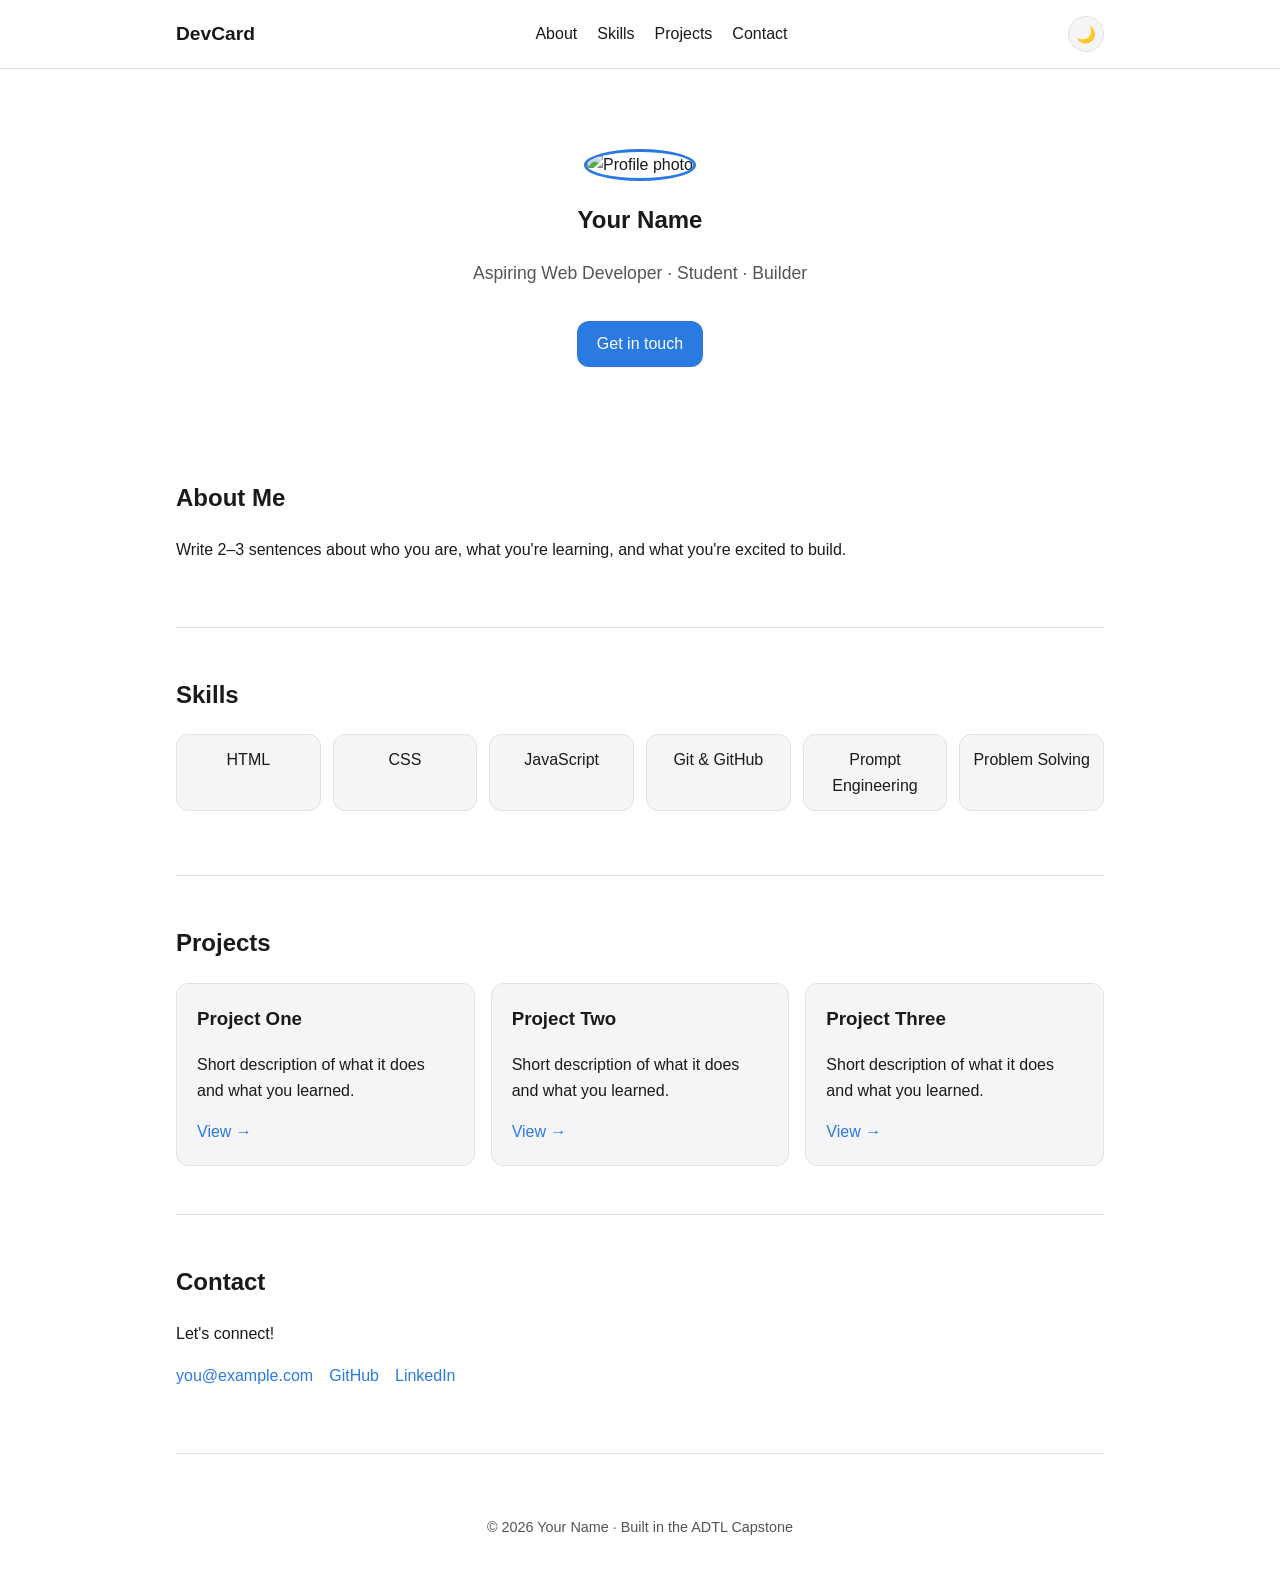
==== index.html @ 1cf2903e "feat: add initial DevCard structure with HTML, CSS, and JavaScript for dark mode toggle and smooth s" ====
<!doctype html>
<html lang="en">
  <head>
    <meta charset="UTF-8" />
    <meta name="viewport" content="width=device-width, initial-scale=1.0" />
    <title>DevCard — Your Name</title>
    <link rel="stylesheet" href="styles.css" />
  </head>
  <body>
    <!-- NAV -->
    <header class="site-header">
      <nav class="nav">
        <a href="#" class="logo">DevCard</a>
        <ul class="nav-links">
          <li><a href="#about">About</a></li>
          <li><a href="#skills">Skills</a></li>
          <li><a href="#projects">Projects</a></li>
          <li><a href="#contact">Contact</a></li>
        </ul>
        <button id="theme-toggle" aria-label="Toggle dark mode">🌙</button>
      </nav>
    </header>

    <main>
      <!-- HERO -->
      <section class="hero">
        <img
          src="https://via.placeholder.com/150"
          alt="Profile photo"
          class="avatar"
        />
        <h1>Your Name</h1>
        <p class="tagline">Aspiring Web Developer · Student · Builder</p>
        <a href="#contact" class="btn">Get in touch</a>
      </section>

      <!-- ABOUT -->
      <section id="about" class="section">
        <h2>About Me</h2>
        <p>
          Write 2–3 sentences about who you are, what you're learning, and what
          you're excited to build.
        </p>
      </section>

      <!-- SKILLS -->
      <section id="skills" class="section">
        <h2>Skills</h2>
        <ul class="skills-grid">
          <li>HTML</li>
          <li>CSS</li>
          <li>JavaScript</li>
          <li>Git &amp; GitHub</li>
          <li>Prompt Engineering</li>
          <li>Problem Solving</li>
        </ul>
      </section>

      <!-- PROJECTS -->
      <section id="projects" class="section">
        <h2>Projects</h2>
        <div class="projects-grid">
          <article class="card">
            <h3>Project One</h3>
            <p>Short description of what it does and what you learned.</p>
            <a href="#" target="_blank" rel="noopener">View →</a>
          </article>
          <article class="card">
            <h3>Project Two</h3>
            <p>Short description of what it does and what you learned.</p>
            <a href="#" target="_blank" rel="noopener">View →</a>
          </article>
          <article class="card">
            <h3>Project Three</h3>
            <p>Short description of what it does and what you learned.</p>
            <a href="#" target="_blank" rel="noopener">View →</a>
          </article>
        </div>
      </section>

      <!-- CONTACT -->
      <section id="contact" class="section">
        <h2>Contact</h2>
        <p>Let's connect!</p>
        <ul class="contact-list">
          <li><a href="mailto:you@example.com">you@example.com</a></li>
          <li>
            <a
              href="https://github.com/your-username"
              target="_blank"
              rel="noopener"
              >GitHub</a
            >
          </li>
          <li>
            <a
              href="https://linkedin.com/in/your-handle"
              target="_blank"
              rel="noopener"
              >LinkedIn</a
            >
          </li>
        </ul>
      </section>
    </main>

    <footer class="site-footer">
      <p>
        &copy; <span id="year"></span> Your Name · Built in the ADTL Capstone
      </p>
    </footer>

    <script src="script.js"></script>
  </body>
</html>
---- styles.css ----
/* ===== Theme variables ===== */
:root {
  --bg: #ffffff;
  --surface: #f5f5f7;
  --text: #1a1a1a;
  --muted: #555;
  --accent: #2a7ae2;
  --border: #e2e2e2;
  --radius: 12px;
  --max-width: 960px;
}

body.dark {
  --bg: #0f1115;
  --surface: #1a1d23;
  --text: #f1f1f1;
  --muted: #b0b0b0;
  --accent: #4ea1ff;
  --border: #2a2d34;
}

/* ===== Base ===== */
* {
  box-sizing: border-box;
}

body {
  margin: 0;
  font-family:
    -apple-system, BlinkMacSystemFont, "Segoe UI", Roboto, sans-serif;
  background-color: var(--bg);
  color: var(--text);
  line-height: 1.6;
  transition:
    background-color 0.3s,
    color 0.3s;
}

a {
  color: var(--accent);
  text-decoration: none;
}
a:hover {
  text-decoration: underline;
}

/* ===== Nav ===== */
.site-header {
  border-bottom: 1px solid var(--border);
  background: var(--bg);
  position: sticky;
  top: 0;
  z-index: 10;
}

.nav {
  max-width: var(--max-width);
  margin: 0 auto;
  padding: 1rem;
  display: flex;
  align-items: center;
  justify-content: space-between;
  gap: 1rem;
}

.logo {
  font-weight: 700;
  font-size: 1.2rem;
  color: var(--text);
}

.nav-links {
  list-style: none;
  display: flex;
  gap: 1.25rem;
  margin: 0;
  padding: 0;
}

.nav-links a {
  color: var(--text);
}

#theme-toggle {
  background: var(--surface);
  border: 1px solid var(--border);
  border-radius: 999px;
  width: 36px;
  height: 36px;
  cursor: pointer;
  font-size: 1rem;
}

/* ===== Layout ===== */
main {
  max-width: var(--max-width);
  margin: 0 auto;
  padding: 1rem;
}

.section {
  padding: 3rem 0;
  border-bottom: 1px solid var(--border);
}

.section h2 {
  margin-top: 0;
}

/* ===== Hero ===== */
.hero {
  text-align: center;
  padding: 4rem 1rem;
}

.avatar {
  width: 120px;
  height: 120px;
  border-radius: 50%;
  object-fit: cover;
  border: 3px solid var(--accent);
}

.tagline {
  color: var(--muted);
  font-size: 1.1rem;
}

.btn {
  display: inline-block;
  background: var(--accent);
  color: white;
  padding: 0.65rem 1.25rem;
  border-radius: var(--radius);
  margin-top: 1rem;
}
.btn:hover {
  opacity: 0.9;
  text-decoration: none;
}

/* ===== Skills ===== */
.skills-grid {
  list-style: none;
  padding: 0;
  display: grid;
  grid-template-columns: repeat(auto-fit, minmax(140px, 1fr));
  gap: 0.75rem;
}

.skills-grid li {
  background: var(--surface);
  padding: 0.75rem;
  border-radius: var(--radius);
  text-align: center;
  border: 1px solid var(--border);
}

/* ===== Projects ===== */
.projects-grid {
  display: grid;
  grid-template-columns: repeat(auto-fit, minmax(240px, 1fr));
  gap: 1rem;
}

.card {
  background: var(--surface);
  padding: 1.25rem;
  border-radius: var(--radius);
  border: 1px solid var(--border);
  transition:
    transform 0.2s,
    box-shadow 0.2s;
}

.card:hover {
  transform: translateY(-3px);
  box-shadow: 0 6px 16px rgba(0, 0, 0, 0.08);
}

.card h3 {
  margin-top: 0;
}

/* ===== Contact ===== */
.contact-list {
  list-style: none;
  padding: 0;
  display: flex;
  flex-wrap: wrap;
  gap: 1rem;
}

/* ===== Footer ===== */
.site-footer {
  text-align: center;
  padding: 2rem 1rem;
  color: var(--muted);
  font-size: 0.9rem;
}

/* ===== Responsive ===== */
@media (max-width: 600px) {
  .nav-links {
    gap: 0.75rem;
    font-size: 0.9rem;
  }
  .hero {
    padding: 2.5rem 1rem;
  }
}
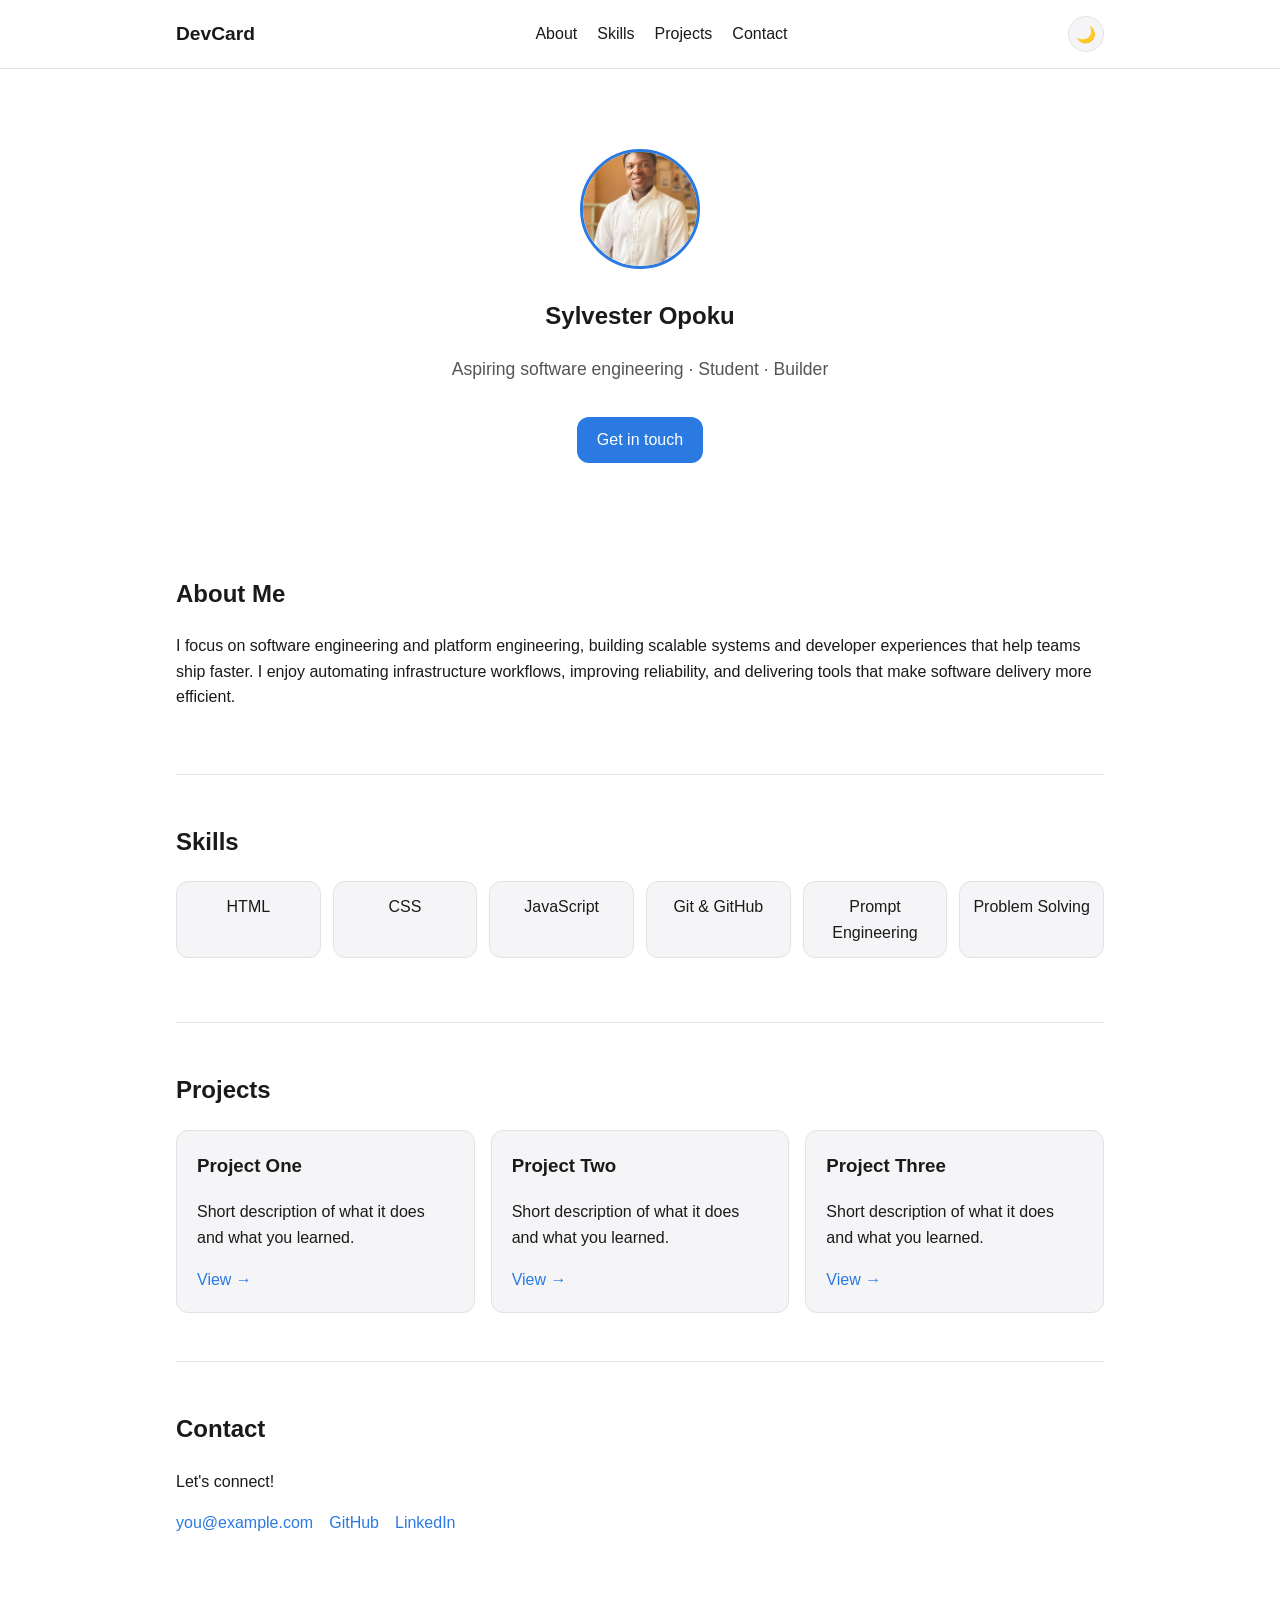
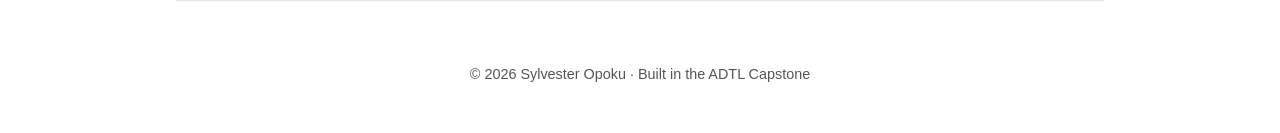
==== commit 8db4b7d1: "feat: update index.html with personal details and profile picture" ====
--- a/index.html
+++ b/index.html
@@ -3,7 +3,7 @@
   <head>
     <meta charset="UTF-8" />
     <meta name="viewport" content="width=device-width, initial-scale=1.0" />
-    <title>DevCard — Your Name</title>
+    <title>DevCard — Sylvester Opoku</title>
     <link rel="stylesheet" href="styles.css" />
   </head>
   <body>
@@ -25,12 +25,12 @@
       <!-- HERO -->
       <section class="hero">
         <img
-          src="https://via.placeholder.com/150"
+          src="asset/Sylvester.jpeg"
           alt="Profile photo"
           class="avatar"
         />
-        <h1>Your Name</h1>
-        <p class="tagline">Aspiring Web Developer · Student · Builder</p>
+        <h1>Sylvester Opoku</h1>
+        <p class="tagline">Aspiring software engineering · Student · Builder</p>
         <a href="#contact" class="btn">Get in touch</a>
       </section>
 
@@ -38,8 +38,10 @@
       <section id="about" class="section">
         <h2>About Me</h2>
         <p>
-          Write 2–3 sentences about who you are, what you're learning, and what
-          you're excited to build.
+          I focus on software engineering and platform engineering, building
+          scalable systems and developer experiences that help teams ship faster.
+          I enjoy automating infrastructure workflows, improving reliability,
+          and delivering tools that make software delivery more efficient.
         </p>
       </section>
 
@@ -106,7 +108,7 @@
 
     <footer class="site-footer">
       <p>
-        &copy; <span id="year"></span> Your Name · Built in the ADTL Capstone
+        &copy; <span id="year"></span> Sylvester Opoku · Built in the ADTL Capstone
       </p>
     </footer>
 
